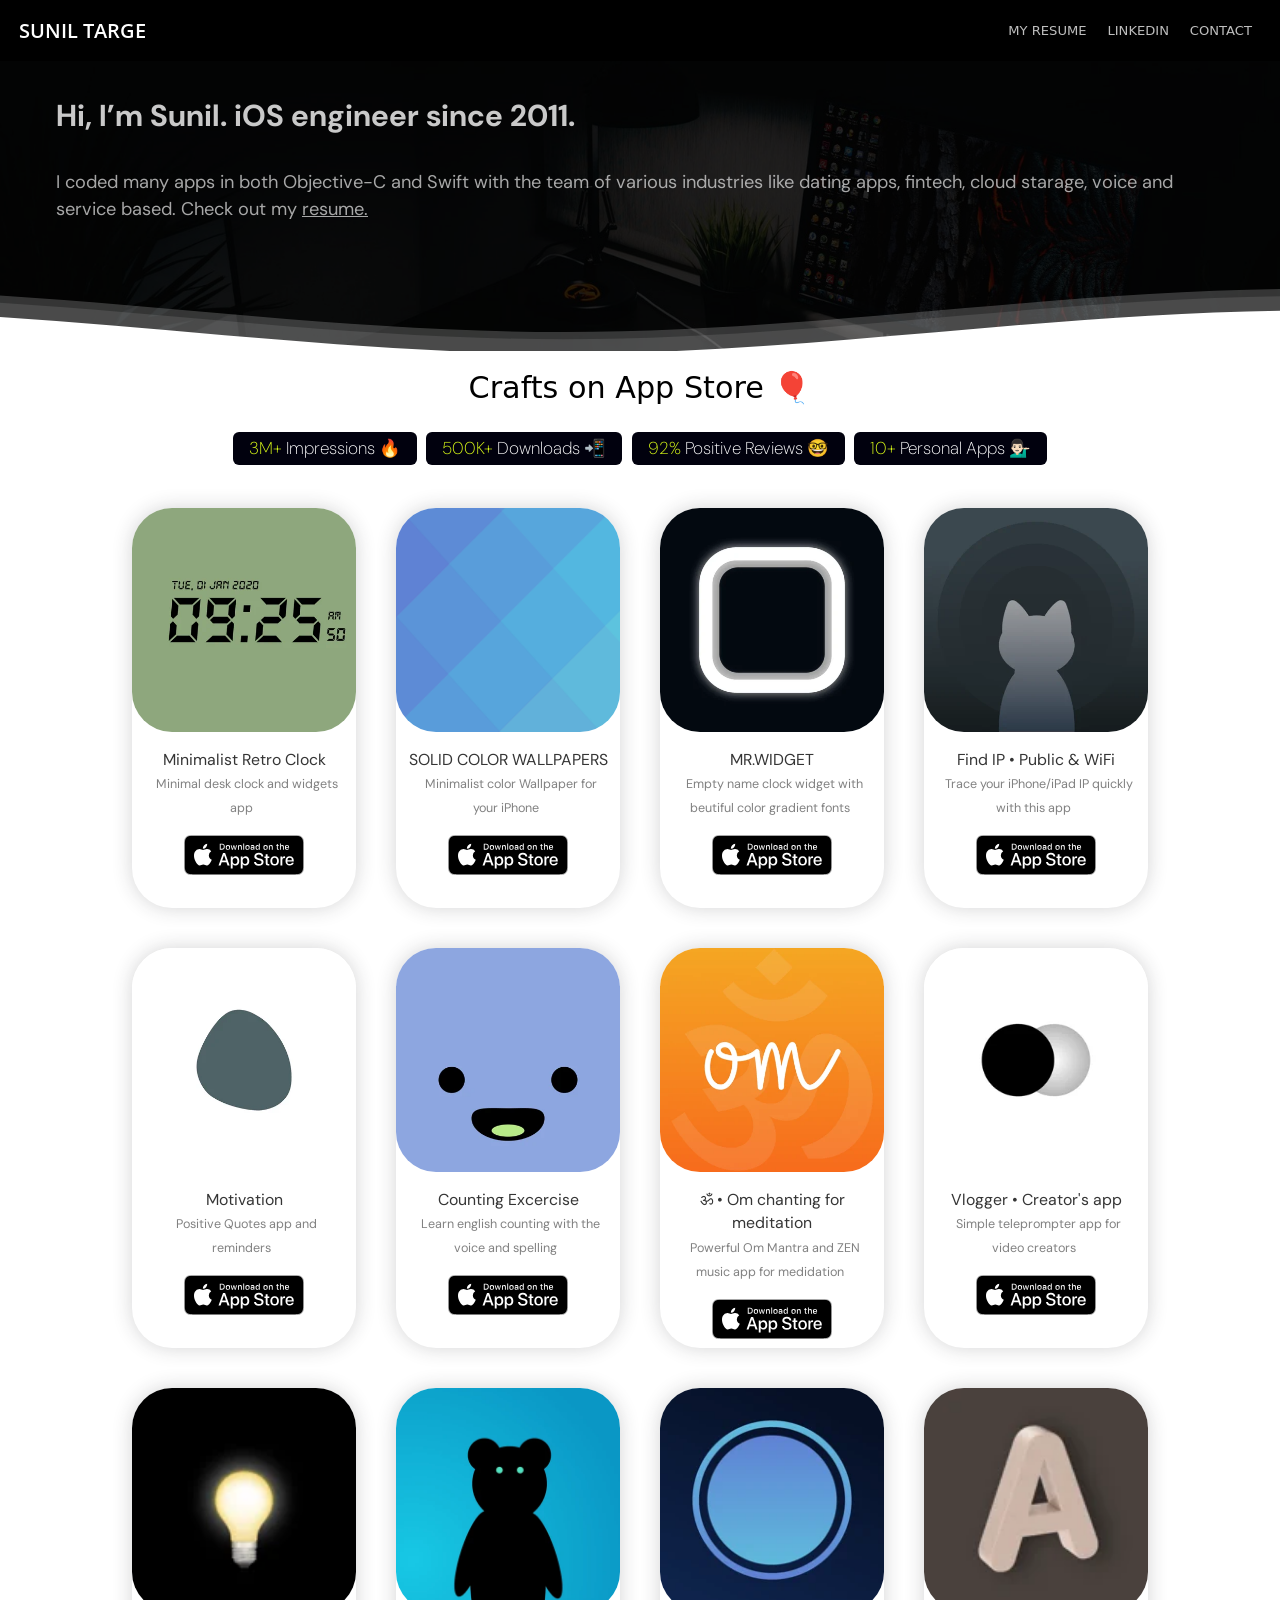
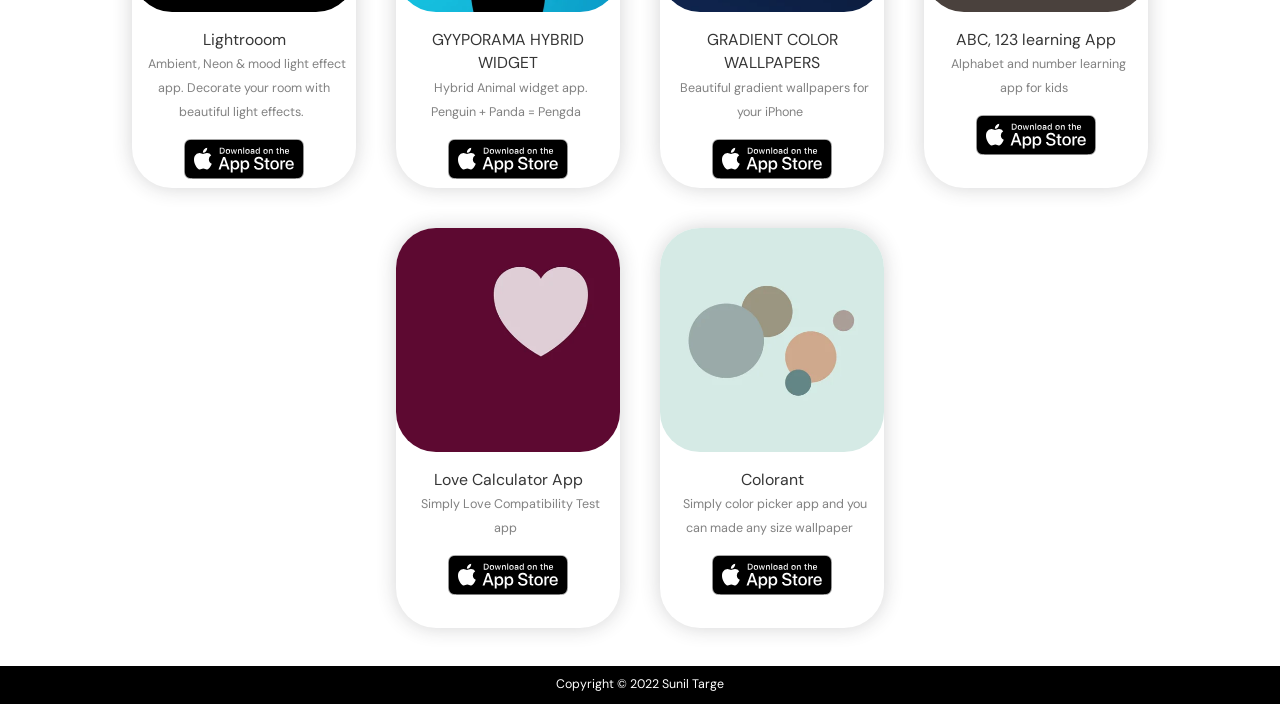
==== home.html @ cc248365 "testing" ====
<!DOCTYPE html>
<html lang="en">
  <head>
    <meta charset="UTF-8" />
    <meta http-equiv="X-UA-Compatible" content="IE=edge" />
    <meta name="viewport" content="width=device-width, initial-scale=1.0" />
    <title>Sunil Portfolio</title>
    <link rel="stylesheet" href="css/home.css" />

    <!-- google font link -->

    <link
      href="https://fonts.googleapis.com/css?family=Open Sans|DM Sans"
      rel="stylesheet"
    />

    <!--Boostrap CSS and JavaScript linking -->

    <link
      href="https://cdn.jsdelivr.net/npm/bootstrap@5.1.3/dist/css/bootstrap.min.css"
      rel="stylesheet"
      integrity="sha384-1BmE4kWBq78iYhFldvKuhfTAU6auU8tT94WrHftjDbrCEXSU1oBoqyl2QvZ6jIW3"
      crossorigin="anonymous"
    />
    <script
      src="https://cdn.jsdelivr.net/npm/bootstrap@5.1.3/dist/js/bootstrap.bundle.min.js"
      integrity="sha384-ka7Sk0Gln4gmtz2MlQnikT1wXgYsOg+OMhuP+IlRH9sENBO0LRn5q+8nbTov4+1p"
      crossorigin="anonymous"
    ></script>
  </head>

  <body>
    <!-- navigation bar -->

    <nav class="navbar navbar-expand-lg navbar-dark navbar-bg position-fixed">
      <div class="container-fluid">
        <div class="navbar-name">
         <label>SUNIL TARGE</label></div>

        <!-- navigaion toggle button  -->

        <button
          class="navbar-toggler collapsed"
          style="color: black; border-color: black;"
          type="button"
          data-bs-toggle="collapse"
          data-bs-target="#navbarNavAltMarkup"
          aria-controls="navbarNavAltMarkup"
          aria-expanded="false"
          aria-label="Toggle navigation"
        >
          <span class="toggler-icon top-bar"></span>
          <span class="toggler-icon bottom-bar"></span>
        </button>
        <div
          class="nav-text-align collapse navbar-collapse"
          id="navbarNavAltMarkup"
        >
          <!-- navbar list left side button -->
          
          <div class="nav-margin navbar-nav">
            <a class="nav-text-color" href="https://drive.google.com/file/d/1HCcsC_4SXO9B49kHp-PAMX3Lz867V7-E/view?usp=sharing" target="_blank" >MY RESUME</a>
            <a class="nav-text-color" href="https://www.linkedin.com/in/suniltarge" target="_blank">LINKEDIN</a>
            <a class="nav-text-color" href="mailto:suniltarge@gmail.com">CONTACT</a>
          </div>
        </div>
      </div>
    </nav>

    <!-- header section -->

    <section id="hero">
      <div class="header-section">
        <div class="header1">
          <div class="animated animatedFadeInUp fadeInUp" style="animation-delay: 0.3s;"> Hi, I’m Sunil. iOS engineer since 2011.</div>
        </div>
        <div class="header2">
          <div class="animated animatedFadeInUp fadeInUp" style="animation-delay: 0.6s;">
          I coded many apps in both Objective-C and Swift with the team of various
          industries like dating apps, fintech, cloud starage, voice and service
          based. Check out my <a href="https://drive.google.com/file/d/1HCcsC_4SXO9B49kHp-PAMX3Lz867V7-E/view?usp=sharing" target="_blank" style="color: rgba(204, 204, 204, 0.815); cursor: pointer;">resume.</a>
        </div>
        </div>
      </div>
      <svg class="hero-waves" xmlns="http://www.w3.org/2000/svg" viewBox="0 24 150 28 " preserveAspectRatio="none">
        <defs>
          <path id="wave-path" d="M-160 44c30 0 58-18 88-18s 58 18 88 18 58-18 88-18 58 18 88 18 v44h-352z">
        </defs>
        <g class="wave1">
          <use xlink:href="#wave-path" x="50" y="3" fill="rgba(255,255,255, .1)">
        </g>
        <g class="wave2">
          <use xlink:href="#wave-path" x="50" y="0" fill="rgba(255,255,255, .2)">
        </g>
        <g class="wave3">
          <use xlink:href="#wave-path" x="50" y="9" fill="#ffff">
        </g>
      </svg> 
    </section>

    <!-- prgress list -->

    <div>
      <h3 class="my-apps-font animated animatedFadeInUp fadeInUp" style="animation-delay: 0.7s;">Crafts on App Store 🎈</h3>
    </div>
    <div class="progress-list1 animated animatedFadeInUp fadeInUp" style="animation-delay: 0.8s;">
      <div class="progress-list-content1">
        <p class="para-color">3M+ <span>Impressions 🔥</span></p>
      </div>
      <div class="progress-list-content1">
        <p class="para-color">500K+ <span>Downloads 📲</span></p>
      </div>
      <div class="progress-list-content1">
        <p class="para-color">92% <span>Positive Reviews 🤓</span></p>
      </div>
      <div class="progress-list-content1">
        <p class="para-color">10+ <span>Personal Apps 💁🏻‍♂️</span></p>
      </div>
    </div>

    <!-- app list  -->

    <div class="all-app-content animated animatedFadeInUp fadeInUp" style="animation-delay: 1s;">

      <div class="app-content">
        <div class="inner-app">
          <img
            src="/icons/MINIMALIST.webp"
            alt="app icon"
            class="app-logo-img"
          />
          <div class="app-text-content">
            <p>
              Minimalist Retro Clock <br>
              <span>Minimal desk clock and widgets app</span>
            </p>
            <div class="app-store-button">
              <a
                href="https://apps.apple.com/us/app/minimalist-retro-clock/id1491920613" target="_blank"
                ><img
                  src="/icons/Download_on_the_App_Store_Badge_US-UK_RGB_blk_092917.svg"
              /></a>
            </div>
          </div>
        </div>
      </div>

      <div class="app-content">
        <div class="inner-app">
          <img
            src="/icons/AppIcon-1024px.png"
            alt="app icon"
            class="app-logo-img"
          />
          <div class="app-text-content">
            <p>
              SOLID COLOR WALLPAPERS <br>
              <span>Minimalist color Wallpaper for your iPhone</span>
            </p>
            <div class="app-store-button">
              <a
                href="https://apps.apple.com/us/app/solid-color-wallpapers/id1530725189" target="_blank"
                ><img
                  src="/icons/Download_on_the_App_Store_Badge_US-UK_RGB_blk_092917.svg"
              /></a>
            </div>
          </div>
        </div>
      </div>

      <div class="app-content">
        <div class="inner-app">
          <img
            src="/icons/MR.WIDGET.webp"
            alt="app icon"
            class="app-logo-img"
          />
          <div class="app-text-content">
            <p>
              MR.WIDGET <br>
              <span>Empty name clock widget with beutiful color gradient fonts</span>
            </p>
            <div class="app-store-button">
              <a
                href="https://apps.apple.com/us/app/mr-widget-empty-name-widget/id1535377698" target="_blank"
                ><img
                  src="/icons/Download_on_the_App_Store_Badge_US-UK_RGB_blk_092917.svg"
              /></a>
            </div>
          </div>
        </div>
      </div>
       
      <div class="app-content">
        <div class="inner-app">
          <img
            src="/icons/find IP.webp"
            alt="app icon"
            class="app-logo-img"
          />
          <div class="app-text-content">
            <p>
              Find IP • Public & WiFi</br>
              <span>Trace your iPhone/iPad IP quickly with this app</span>
            </p>
            <div class="app-store-button">
              <a
                href="https://apps.apple.com/us/app/find-ip-public-wifi/id1468108412" target="_blank"
                ><img
                  src="/icons/Download_on_the_App_Store_Badge_US-UK_RGB_blk_092917.svg"
              /></a>
            </div>
          </div>
        </div>
      </div>
      
      <div class="app-content">
        <div class="inner-app">
          <img
            src="/icons/MOTIVATION.webp"
            alt="app icon"
            class="app-logo-img"
          />
          <div class="app-text-content">
            <p>
              Motivation <br>
              <span>Positive Quotes app and reminders</span>
            </p>
            <div class="app-store-button">
              <a
                href="https://apps.apple.com/us/app/motivation-quotes-and-saying/id1494152184" target="_blank"
                ><img
                  src="/icons/Download_on_the_App_Store_Badge_US-UK_RGB_blk_092917.svg"
              /></a>
            </div>
          </div>
        </div>
      </div>
       
      <div class="app-content">
        <div class="inner-app">
          <img
            src="/icons/exercise.webp"
            alt="app icon"
            class="app-logo-img"
          />
          <div class="app-text-content">
            <p>
              Counting Excercise </br>
              <span>Learn english counting with the voice and spelling</span>
            </p>
            <div class="app-store-button">
              <a
                href="https://apps.apple.com/us/app/counting-exercise/id1475787289" target="_blank"
                ><img
                  src="/icons/Download_on_the_App_Store_Badge_US-UK_RGB_blk_092917.svg"
              /></a>
            </div>
          </div>
        </div>
      </div>
       
      <div class="app-content">
        <div class="inner-app">
          <img
            src="/icons/OM.webp"
            alt="app icon"
            class="app-logo-img"
          />
          <div class="app-text-content">
            <p>
              ॐ • Om chanting for meditation</br>
              <span>Powerful Om Mantra and ZEN music app for medidation</span>
            </p>
            <div class="app-store-button">
              <a
                href="https://apps.apple.com/us/app/%E0%A5%90-om-chanting-for-meditation/id1478518232" target="_blank"
                ><img
                  src="/icons/Download_on_the_App_Store_Badge_US-UK_RGB_blk_092917.svg"
              /></a>
            </div>
          </div>
        </div>
      </div>
             
      <div class="app-content">
        <div class="inner-app">
          <img
            src="/icons/vlogger.webp"
            alt="app icon"
            class="app-logo-img"
          />
          <div class="app-text-content">
            <p>
              Vlogger • Creator's app <br>
              <span>Simple teleprompter app for video creators</span>
            </p>
            <div class="app-store-button">
              <a
                href="https://apps.apple.com/us/app/vlogger-creators-app/id1460573923" target="_blank"
                ><img
                  src="/icons/Download_on_the_App_Store_Badge_US-UK_RGB_blk_092917.svg"
              /></a>
            </div>
          </div>
        </div>
      </div>
             
      <div class="app-content">
        <div class="inner-app">
          <img
            src="/icons/lightroom.webp"
            alt="app icon"
            class="app-logo-img"
          />
          <div class="app-text-content">
            <p>
              Lightrooom <br>
              <span>Ambient, Neon & mood light effect app. Decorate your room with beautiful light effects.</span>
            </p>
            <div class="app-store-button">
              <a
                href="https://apps.apple.com/us/app/lightroooom/id1577072172" target="_blank"
                ><img
                  src="/icons/Download_on_the_App_Store_Badge_US-UK_RGB_blk_092917.svg"
              /></a>
            </div>
          </div>
        </div>
      </div>

      <div class="app-content">
        <div class="inner-app">
          <img
            src="/icons/GYYPOMA.webp"
            alt="app icon"
            class="app-logo-img"
          />
          <div class="app-text-content">
            <p>
              GYYPORAMA HYBRID WIDGET <br>
              <span>Hybrid Animal widget app. Penguin + Panda = Pengda</span>
            </p>
            <div class="app-store-button">
              <a
                href="https://apps.apple.com/us/app/gyyporama-hybrid-widget/id1554113993" target="_blank"
                ><img
                  src="/icons/Download_on_the_App_Store_Badge_US-UK_RGB_blk_092917.svg"
              /></a>
            </div>
          </div>
        </div>
      </div>
      
      <div class="app-content">
        <div class="inner-app">
          <img
            src="/icons/230x0w.webp"
            alt="app icon"
            class="app-logo-img"
          />
          <div class="app-text-content">
            <p>
              GRADIENT COLOR WALLPAPERS<br>
              <span>
                Beautiful gradient wallpapers for your iPhone
              </span>
            </p>
            <div class="app-store-button">
              <a
                href="https://apps.apple.com/us/app/gradient-color-wallpapers/id1538598272" target="_blank"
                ><img
                  src="/icons/Download_on_the_App_Store_Badge_US-UK_RGB_blk_092917.svg"
              /></a>
            </div>
          </div>
        </div>
      </div>
 
      <div class="app-content">
        <div class="inner-app">
          <img
            src="/icons/abcd.webp"
            alt="app icon"
            class="app-logo-img"
          />
          <div class="app-text-content">
            <p>
              ABC, 123 learning App</br>
              <span>Alphabet and number learning app for kids</span>
            </p>
            <div class="app-store-button">
              <a
                href="https://apps.apple.com/us/app/alphabet-number-learning-app/id1583006057" target="_blank"
                ><img
                  src="/icons/Download_on_the_App_Store_Badge_US-UK_RGB_blk_092917.svg"
              /></a>
            </div>
          </div>
        </div>
      </div>
       
      <div class="app-content">
        <div class="inner-app">
          <img
            src="/icons/love calc.webp"
            alt="app icon"
            class="app-logo-img"
          />
          <div class="app-text-content">
            <p>
              Love Calculator App</br>
              <span>Simply Love Compatibility Test app</span>
            </p>
            <div class="app-store-button">
              <a
                href="https://apps.apple.com/us/app/love-calculator-app/id1474528945" target="_blank"
                ><img
                  src="/icons/Download_on_the_App_Store_Badge_US-UK_RGB_blk_092917.svg"
              /></a>
            </div>
          </div>
        </div>
      </div>

      <div class="app-content">
        <div class="inner-app">
          <img
            src="/icons/COLOR WALLPAPER.webp"
            alt="app icon"
            class="app-logo-img"
          />
          <div class="app-text-content">
            <p>
              Colorant <br>
              <span>Simply color picker app and you can made any size wallpaper</span>
            </p>
            <div class="app-store-button">
              <a
                href="https://apps.apple.com/us/app/color-wallpapers-by-colorant/id1556900001" target="_blank"
                ><img
                  src="/icons/Download_on_the_App_Store_Badge_US-UK_RGB_blk_092917.svg"
              /></a>
            </div>
          </div>
        </div>
      </div>
 
    </div>

          <!-- footer section  -->
          <div class="footer-copyright">
            <label>Copyright © 2022 Sunil Targe</label>
          </div>
  </body>
</html>
---- css/home.css ----
/* navbar code */
.navbar-bg {
  background: #000000;
  width: 100%;
  z-index: 999;
}

.navbar-name {
  padding: calc(1px + 0.5vw);
  font-size: calc(15px + 0.4vw);
  font-family: "Open Sans";
  font-weight: 600;
  color: #ffffff;
}
.nav-margin {
  margin-left: 0.8rem;
}

.nav-text-color:hover {
  color: #ffffff;
}

.nav-text-color:active,
.nav-text-color:focus {
  color: none;
}

.nav-text-align {
  display: -webkit-box;
  /* display: flex; */
  justify-content: flex-end;
  /* -webkit-box-align: end; */
}

.nav-text-color {
  padding: 0.3125rem 0rem;
  /* padding-bottom: 0.3125rem; */
  margin-right: 1rem;
  text-decoration: none;
  font-size: calc(8px + 0.4vw);
  line-height: 0.938rem;
  margin-left: 0.3rem;
  color: #bebebe;
}

/* nav bar toggler */

.navbar-toggler,
.navbar-icon {
  outline: none;
  box-shadow: none;
  margin: 0.6rem 0.5rem;
}

.toggler-icon {
  cursor: pointer;
  width: 28px;
  height: 2px;
  background-color: #ffffff;
  display: block;
  transition: all 0.2s;
  margin: 8px auto;
}

.navbar-toggler .top-bar {
  transform: translateY(3px) scaleX(0.7) rotate(-35deg) translateZ(0px);
  transform-origin: center;
}

.navbar-toggler .bottom-bar {
  transform: translateX(-6.1px) translateY(1px) scaleX(0.7) rotate(35deg)
    translateZ(0px);
  transform-origin: center right;
}

.navbar-toggler.collapsed .top-bar {
  transform: rotate(0);
}

.navbar-toggler.collapsed .bottom-bar {
  transform: rotate(0);
  width: 22px;
  margin-left: 5px;
}

/* header section */
header::before {
  content: "";
}

.header-section {
  width: auto;
  height: auto;
  margin: 3rem 3.5rem 3rem 3.5rem;
}

.header1 {
  font-family: "DM Sans";
  font-style: normal;
  font-weight: bold;
  font-size: calc(20px + 0.8vw);
  margin-top: calc(70px + 1vw);
  margin-bottom: calc(18px + 1vw);
  color: rgba(223, 223, 223, 0.9);
}

.header2 {
  font-family: "DM Sans";
  font-style: normal;
  font-size: calc(8px + 0.8vw);
  color: rgba(204, 204, 204, 0.815);
}

/* header animation */

@keyframes fadeInUp {
  from {
    transform: translate3d(0, 40px, 0);
  }

  to {
    transform: translate3d(0, 0, 0);
    opacity: 1;
  }
}

@-webkit-keyframes fadeInUp {
  from {
    transform: translate3d(0, 40px, 0);
  }

  to {
    transform: translate3d(0, 0, 0);
    opacity: 1;
  }
}

.animated {
  animation-duration: 0.5s;
  animation-fill-mode: both;
  -webkit-animation-duration: 0.5s;
  -webkit-animation-fill-mode: both;
}

.animatedFadeInUp {
  opacity: 0;
}

.fadeInUp {
  opacity: 0;
  animation-name: fadeInUp;
  -webkit-animation-name: fadeInUp;
}

/* header-wave */

#hero {
  width: 100%;
  background: url("/icons/image2.png");
  /* position: relative; */
  background-size: cover;
  padding: 10px 0 0 0;
  border: none;
}
#hero:before {
  content: "";
  /* position: absolute; */
  bottom: 0;
  top: 0;
  left: 0;
  right: 0;
}

.hero-waves {
  display: block;
  margin-top: 60px;
  width: 100%;
  height: 4.2rem;
  z-index: 5;
  position: relative;
}

.wave1 use {
  -webkit-animation: move-forever1 10s linear infinite;
  animation: move-forever1 10s linear infinite;
  -webkit-animation-delay: -2s;
  animation-delay: -2s;
}

.wave2 use {
  -webkit-animation: move-forever2 8s linear infinite;
  animation: move-forever2 8s linear infinite;
  -webkit-animation-delay: -2s;
  animation-delay: -2s;
}

.wave3 use {
  -webkit-animation: move-forever3 6s linear infinite;
  animation: move-forever3 6s linear infinite;
  -webkit-animation-delay: -2s;
  animation-delay: -2s;
}

@-webkit-keyframes move-forever1 {
  0% {
    transform: translate(85px, 0%);
  }
  100% {
    transform: translate(-90px, 0%);
  }
}

@keyframes move-forever1 {
  0% {
    transform: translate(85px, 0%);
  }
  100% {
    transform: translate(-90px, 0%);
  }
}
@-webkit-keyframes move-forever2 {
  0% {
    transform: translate(-90px, 0%);
  }
  100% {
    transform: translate(85px, 0%);
  }
}
@keyframes move-forever2 {
  0% {
    transform: translate(-90px, 0%);
  }
  100% {
    transform: translate(85px, 0%);
  }
}
@-webkit-keyframes move-forever3 {
  0% {
    transform: translate(-90px, 0%);
  }
  100% {
    transform: translate(85px, 0%);
  }
}
@keyframes move-forever3 {
  0% {
    transform: translate(-90px, 0%);
  }
  100% {
    transform: translate(85px, 0%);
  }
}

/* progress list */

.my-apps-font {
  text-align: center;
  background-color: rgb(255, 255, 255);
  height: 3.8rem;
  font-size: calc(20px + 0.8vw);
  color: rgb(0, 0, 0);
  padding-top: 1.2rem;
}

.progress-list1 {
  display: flex;
  justify-content: center;
  flex-wrap: wrap;
  margin: 1rem 0.3rem;
}

.progress-list-content1 {
  margin: 0.3rem;
  background-color: rgb(1, 1, 14);
  color: #ffffff;
  padding: 0.2rem 1rem;
  width: auto;
  height: auto;
  text-align: center;
  font-family: "DM Sans";
  font-style: normal;
  font-size: calc(7px + 0.8vw);
  font-weight: 200;
  border-radius: 6px;
}
.para-color {
  color: #dbfb17;
  margin: 0rem;
}
.para-color span {
  color: #ffffff;
}

/* app container */

.app-logo-img {
  width: 14rem;
  height: 14rem;
  border-radius: 40px;
}

.all-app-content {
  display: flex;
  flex-direction: row;
  flex-wrap: wrap;
  justify-content: center;
  margin: calc(8px + 0.8vw) calc(9px + 0.8vw);
}

.app-content {
  display: flex;
  width: 14rem;
  height: 25rem;
  margin: 1.25rem;
  border-radius: 1.2rem;
  justify-content: center;
  box-shadow: 0px 0px 20px 0px rgba(38, 38, 44, 0.2);
  border-radius: 40px;
  transition-duration: 0.8s;
}
.app-content:hover {
  box-shadow: 0px 0px 20px 0px rgba(29, 99, 230, 0.397);
  border-radius: 40px;
  margin-bottom: 5px;
  margin-top: -5px;
  transition-duration: 0.8s;
}
.inner-app img {
  text-align: center;
}
.app-text-content {
  font-family: "DM Sans";
  font-style: normal;
  font-size: calc(12px + 0.3vw);
  height: auto;
  width: 14rem;
  color: #353535;
  text-align: center;
  margin: 1rem 0rem;
  padding: 0rem 0.1rem;
}
.app-text-content span {
  font-size: calc(10px + 0.2vw);
  margin: 0px 5px;
  color: #616161cc;
}
p {
  margin: 0.2rem 0.5rem 1rem 0.5rem;
}
.app-store-button {
  margin: 0.2rem;
}

/* footer copyright section */

.footer-copyright {
  width: 100%;
  height: auto;
  text-align: center;
  color: #ffffff;
  background-color: black;
  padding: 0.6rem;
  margin: 0rem;
  font-family: "DM Sans";
  font-size: calc(6px + 0.5vw);
}
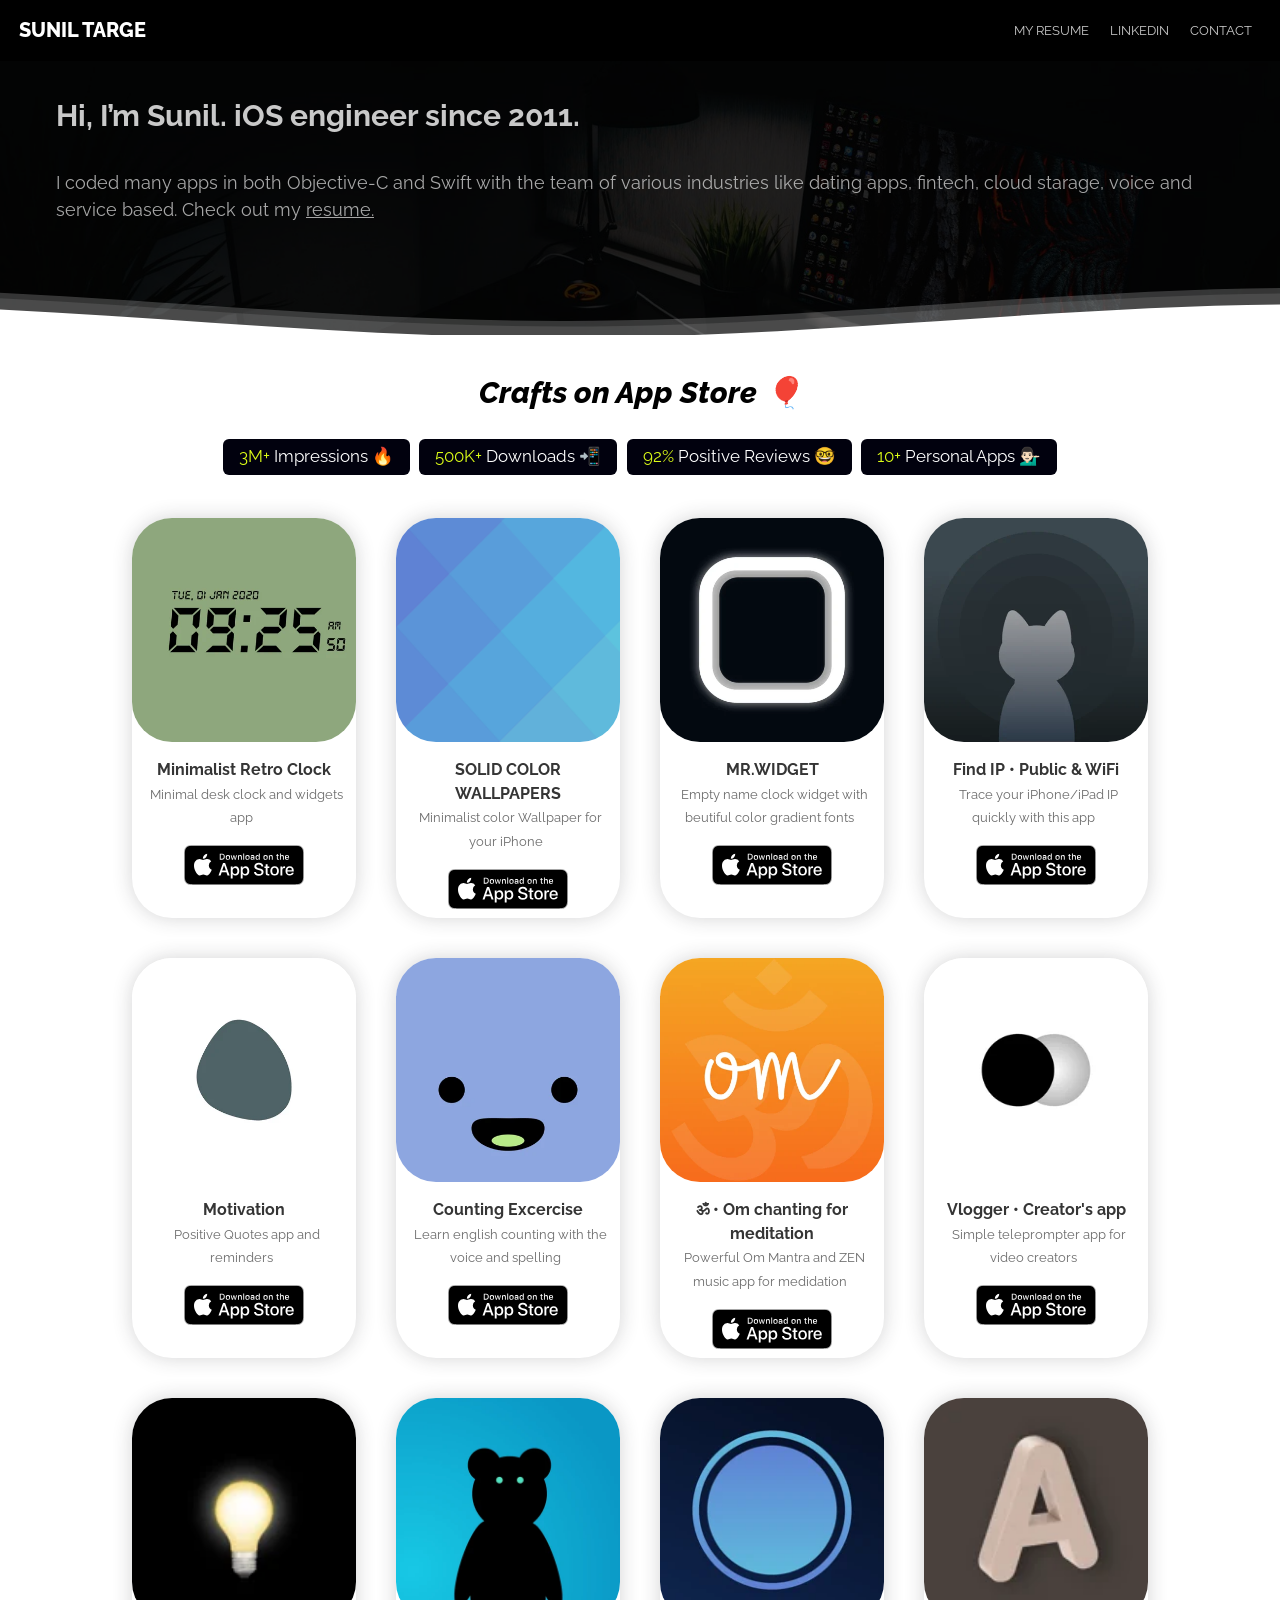
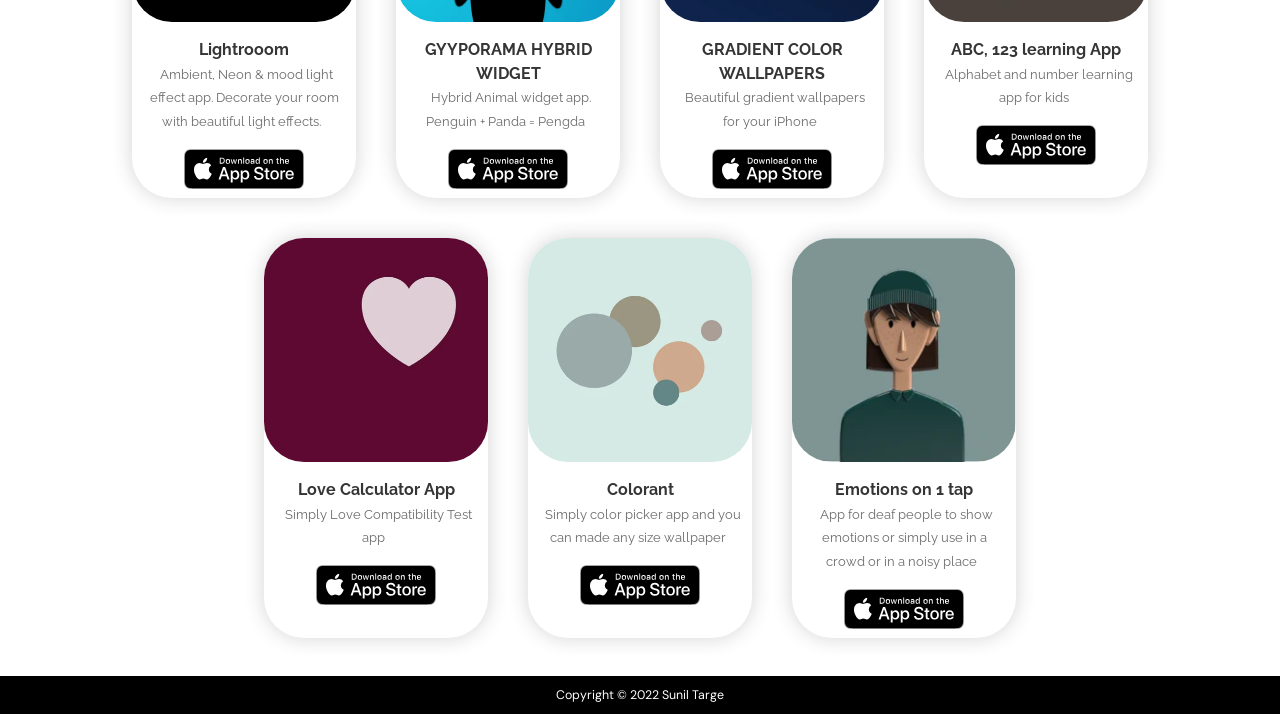
==== commit fb39db68: "font changed & one more app added" ====
--- a/home.html
+++ b/home.html
@@ -1,3 +1,5 @@
+<!-- under-maintenance -->
+
 <!DOCTYPE html>
 <html lang="en">
   <head>
@@ -5,7 +7,7 @@
     <meta http-equiv="X-UA-Compatible" content="IE=edge" />
     <meta name="viewport" content="width=device-width, initial-scale=1.0" />
     <title>Sunil Portfolio</title>
-    <link rel="stylesheet" href="css/home.css" />
+    <link rel="stylesheet" href="https://surajmurtadak.github.io/appsportfolio/css/home.css" />
 
     <!-- google font link -->
 
@@ -13,6 +15,9 @@
       href="https://fonts.googleapis.com/css?family=Open Sans|DM Sans"
       rel="stylesheet"
     />
+    <link rel="preconnect" href="https://fonts.googleapis.com">
+    <link rel="preconnect" href="https://fonts.gstatic.com" crossorigin>
+    <link href="https://fonts.googleapis.com/css2?family=Raleway:ital,wght@0,100;0,400;0,700;0,800;1,800&display=swap" rel="stylesheet">
 
     <!--Boostrap CSS and JavaScript linking -->
 
@@ -125,7 +130,7 @@
       <div class="app-content">
         <div class="inner-app">
           <img
-            src="/icons/MINIMALIST.webp"
+            src="https://surajmurtadak.github.io/appsportfolio/icons/MINIMALIST.webp"
             alt="app icon"
             class="app-logo-img"
           />
@@ -138,17 +143,17 @@
               <a
                 href="https://apps.apple.com/us/app/minimalist-retro-clock/id1491920613" target="_blank"
                 ><img
-                  src="/icons/Download_on_the_App_Store_Badge_US-UK_RGB_blk_092917.svg"
-              /></a>
-            </div>
-          </div>
-        </div>
-      </div>
-
-      <div class="app-content">
-        <div class="inner-app">
-          <img
-            src="/icons/AppIcon-1024px.png"
+                  src="https://surajmurtadak.github.io/appsportfolio/icons/Download_on_the_App_Store_Badge_US-UK_RGB_blk_092917.svg"
+              /></a>
+            </div>
+          </div>
+        </div>
+      </div>
+
+      <div class="app-content">
+        <div class="inner-app">
+          <img
+            src="https://surajmurtadak.github.io/appsportfolio/icons/AppIcon-1024px.png"
             alt="app icon"
             class="app-logo-img"
           />
@@ -161,17 +166,17 @@
               <a
                 href="https://apps.apple.com/us/app/solid-color-wallpapers/id1530725189" target="_blank"
                 ><img
-                  src="/icons/Download_on_the_App_Store_Badge_US-UK_RGB_blk_092917.svg"
-              /></a>
-            </div>
-          </div>
-        </div>
-      </div>
-
-      <div class="app-content">
-        <div class="inner-app">
-          <img
-            src="/icons/MR.WIDGET.webp"
+                  src="https://surajmurtadak.github.io/appsportfolio/icons/Download_on_the_App_Store_Badge_US-UK_RGB_blk_092917.svg"
+              /></a>
+            </div>
+          </div>
+        </div>
+      </div>
+
+      <div class="app-content">
+        <div class="inner-app">
+          <img
+            src="https://surajmurtadak.github.io/appsportfolio/icons/MR.WIDGET.webp"
             alt="app icon"
             class="app-logo-img"
           />
@@ -184,7 +189,7 @@
               <a
                 href="https://apps.apple.com/us/app/mr-widget-empty-name-widget/id1535377698" target="_blank"
                 ><img
-                  src="/icons/Download_on_the_App_Store_Badge_US-UK_RGB_blk_092917.svg"
+                  src="https://surajmurtadak.github.io/appsportfolio/icons/Download_on_the_App_Store_Badge_US-UK_RGB_blk_092917.svg"
               /></a>
             </div>
           </div>
@@ -194,7 +199,7 @@
       <div class="app-content">
         <div class="inner-app">
           <img
-            src="/icons/find IP.webp"
+            src="https://surajmurtadak.github.io/appsportfolio/icons/find IP.webp"
             alt="app icon"
             class="app-logo-img"
           />
@@ -207,7 +212,7 @@
               <a
                 href="https://apps.apple.com/us/app/find-ip-public-wifi/id1468108412" target="_blank"
                 ><img
-                  src="/icons/Download_on_the_App_Store_Badge_US-UK_RGB_blk_092917.svg"
+                  src="https://surajmurtadak.github.io/appsportfolio/icons/Download_on_the_App_Store_Badge_US-UK_RGB_blk_092917.svg"
               /></a>
             </div>
           </div>
@@ -217,7 +222,7 @@
       <div class="app-content">
         <div class="inner-app">
           <img
-            src="/icons/MOTIVATION.webp"
+            src="https://surajmurtadak.github.io/appsportfolio/icons/MOTIVATION.webp"
             alt="app icon"
             class="app-logo-img"
           />
@@ -230,7 +235,7 @@
               <a
                 href="https://apps.apple.com/us/app/motivation-quotes-and-saying/id1494152184" target="_blank"
                 ><img
-                  src="/icons/Download_on_the_App_Store_Badge_US-UK_RGB_blk_092917.svg"
+                  src="https://surajmurtadak.github.io/appsportfolio/icons/Download_on_the_App_Store_Badge_US-UK_RGB_blk_092917.svg"
               /></a>
             </div>
           </div>
@@ -240,7 +245,7 @@
       <div class="app-content">
         <div class="inner-app">
           <img
-            src="/icons/exercise.webp"
+            src="https://surajmurtadak.github.io/appsportfolio/icons/exercise.webp"
             alt="app icon"
             class="app-logo-img"
           />
@@ -253,7 +258,7 @@
               <a
                 href="https://apps.apple.com/us/app/counting-exercise/id1475787289" target="_blank"
                 ><img
-                  src="/icons/Download_on_the_App_Store_Badge_US-UK_RGB_blk_092917.svg"
+                  src="https://surajmurtadak.github.io/appsportfolio/icons/Download_on_the_App_Store_Badge_US-UK_RGB_blk_092917.svg"
               /></a>
             </div>
           </div>
@@ -263,7 +268,7 @@
       <div class="app-content">
         <div class="inner-app">
           <img
-            src="/icons/OM.webp"
+            src="https://surajmurtadak.github.io/appsportfolio/icons/OM.webp"
             alt="app icon"
             class="app-logo-img"
           />
@@ -276,7 +281,7 @@
               <a
                 href="https://apps.apple.com/us/app/%E0%A5%90-om-chanting-for-meditation/id1478518232" target="_blank"
                 ><img
-                  src="/icons/Download_on_the_App_Store_Badge_US-UK_RGB_blk_092917.svg"
+                  src="https://surajmurtadak.github.io/appsportfolio/icons/Download_on_the_App_Store_Badge_US-UK_RGB_blk_092917.svg"
               /></a>
             </div>
           </div>
@@ -286,7 +291,7 @@
       <div class="app-content">
         <div class="inner-app">
           <img
-            src="/icons/vlogger.webp"
+            src="https://surajmurtadak.github.io/appsportfolio/icons/vlogger.webp"
             alt="app icon"
             class="app-logo-img"
           />
@@ -299,7 +304,7 @@
               <a
                 href="https://apps.apple.com/us/app/vlogger-creators-app/id1460573923" target="_blank"
                 ><img
-                  src="/icons/Download_on_the_App_Store_Badge_US-UK_RGB_blk_092917.svg"
+                  src="https://surajmurtadak.github.io/appsportfolio/icons/Download_on_the_App_Store_Badge_US-UK_RGB_blk_092917.svg"
               /></a>
             </div>
           </div>
@@ -309,7 +314,7 @@
       <div class="app-content">
         <div class="inner-app">
           <img
-            src="/icons/lightroom.webp"
+            src="https://surajmurtadak.github.io/appsportfolio/icons/lightroom.webp"
             alt="app icon"
             class="app-logo-img"
           />
@@ -322,17 +327,17 @@
               <a
                 href="https://apps.apple.com/us/app/lightroooom/id1577072172" target="_blank"
                 ><img
-                  src="/icons/Download_on_the_App_Store_Badge_US-UK_RGB_blk_092917.svg"
-              /></a>
-            </div>
-          </div>
-        </div>
-      </div>
-
-      <div class="app-content">
-        <div class="inner-app">
-          <img
-            src="/icons/GYYPOMA.webp"
+                  src="https://surajmurtadak.github.io/appsportfolio/icons/Download_on_the_App_Store_Badge_US-UK_RGB_blk_092917.svg"
+              /></a>
+            </div>
+          </div>
+        </div>
+      </div>
+
+      <div class="app-content">
+        <div class="inner-app">
+          <img
+            src="https://surajmurtadak.github.io/appsportfolio/icons/GYYPOMA.webp"
             alt="app icon"
             class="app-logo-img"
           />
@@ -345,7 +350,7 @@
               <a
                 href="https://apps.apple.com/us/app/gyyporama-hybrid-widget/id1554113993" target="_blank"
                 ><img
-                  src="/icons/Download_on_the_App_Store_Badge_US-UK_RGB_blk_092917.svg"
+                  src="https://surajmurtadak.github.io/appsportfolio/icons/Download_on_the_App_Store_Badge_US-UK_RGB_blk_092917.svg"
               /></a>
             </div>
           </div>
@@ -355,7 +360,7 @@
       <div class="app-content">
         <div class="inner-app">
           <img
-            src="/icons/230x0w.webp"
+            src="https://surajmurtadak.github.io/appsportfolio/icons/230x0w.webp"
             alt="app icon"
             class="app-logo-img"
           />
@@ -370,7 +375,7 @@
               <a
                 href="https://apps.apple.com/us/app/gradient-color-wallpapers/id1538598272" target="_blank"
                 ><img
-                  src="/icons/Download_on_the_App_Store_Badge_US-UK_RGB_blk_092917.svg"
+                  src="https://surajmurtadak.github.io/appsportfolio/icons/Download_on_the_App_Store_Badge_US-UK_RGB_blk_092917.svg"
               /></a>
             </div>
           </div>
@@ -380,7 +385,7 @@
       <div class="app-content">
         <div class="inner-app">
           <img
-            src="/icons/abcd.webp"
+            src="https://surajmurtadak.github.io/appsportfolio/icons/abcd.webp"
             alt="app icon"
             class="app-logo-img"
           />
@@ -393,7 +398,7 @@
               <a
                 href="https://apps.apple.com/us/app/alphabet-number-learning-app/id1583006057" target="_blank"
                 ><img
-                  src="/icons/Download_on_the_App_Store_Badge_US-UK_RGB_blk_092917.svg"
+                  src="https://surajmurtadak.github.io/appsportfolio/icons/Download_on_the_App_Store_Badge_US-UK_RGB_blk_092917.svg"
               /></a>
             </div>
           </div>
@@ -403,7 +408,7 @@
       <div class="app-content">
         <div class="inner-app">
           <img
-            src="/icons/love calc.webp"
+            src="https://surajmurtadak.github.io/appsportfolio/icons/love calc.webp"
             alt="app icon"
             class="app-logo-img"
           />
@@ -416,17 +421,17 @@
               <a
                 href="https://apps.apple.com/us/app/love-calculator-app/id1474528945" target="_blank"
                 ><img
-                  src="/icons/Download_on_the_App_Store_Badge_US-UK_RGB_blk_092917.svg"
-              /></a>
-            </div>
-          </div>
-        </div>
-      </div>
-
-      <div class="app-content">
-        <div class="inner-app">
-          <img
-            src="/icons/COLOR WALLPAPER.webp"
+                  src="https://surajmurtadak.github.io/appsportfolio/icons/Download_on_the_App_Store_Badge_US-UK_RGB_blk_092917.svg"
+              /></a>
+            </div>
+          </div>
+        </div>
+      </div>
+
+      <div class="app-content">
+        <div class="inner-app">
+          <img
+            src="https://surajmurtadak.github.io/appsportfolio/icons/COLOR WALLPAPER.webp"
             alt="app icon"
             class="app-logo-img"
           />
@@ -439,7 +444,30 @@
               <a
                 href="https://apps.apple.com/us/app/color-wallpapers-by-colorant/id1556900001" target="_blank"
                 ><img
-                  src="/icons/Download_on_the_App_Store_Badge_US-UK_RGB_blk_092917.svg"
+                  src="https://surajmurtadak.github.io/appsportfolio/icons/Download_on_the_App_Store_Badge_US-UK_RGB_blk_092917.svg"
+              /></a>
+            </div>
+          </div>
+        </div>
+      </div>
+            
+      <div class="app-content">
+        <div class="inner-app">
+          <img
+            src="https://surajmurtadak.github.io/appsportfolio/icons/smallTalk.webp"
+            alt="app icon"
+            class="app-logo-img"
+          />
+          <div class="app-text-content">
+            <p>
+              Emotions on 1 tap <br>
+              <span>App for deaf people to show emotions or simply use in a crowd or in a noisy place</span>
+            </p>
+            <div class="app-store-button">
+              <a
+                href="https://apps.apple.com/us/app/small-talk-emotions-on-1-tap/id1592827449" target="_blank"
+                ><img
+                  src="https://surajmurtadak.github.io/appsportfolio/icons/Download_on_the_App_Store_Badge_US-UK_RGB_blk_092917.svg"
               /></a>
             </div>
           </div>
